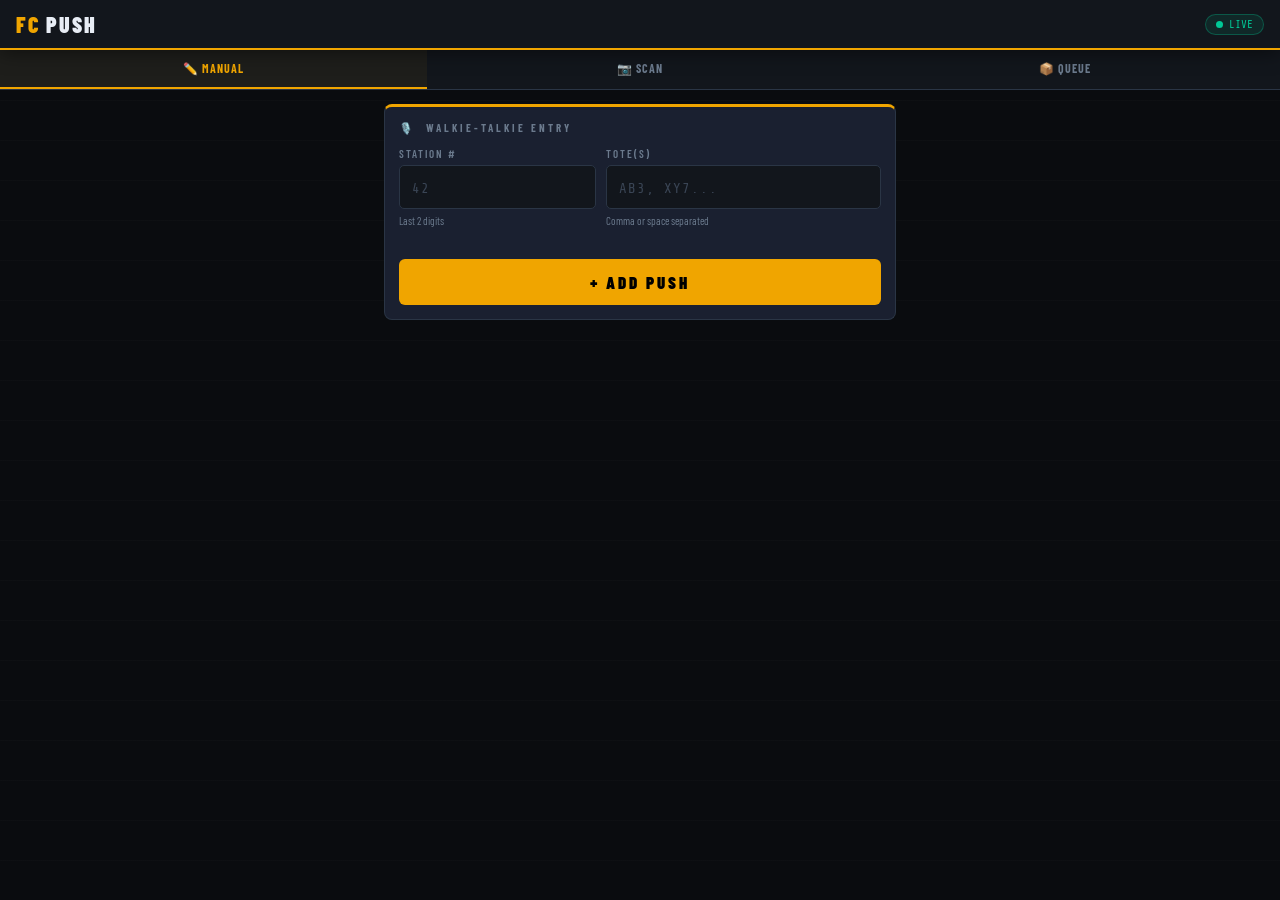
==== templates/index.html @ ebb23173 "Second commit" ====
<!DOCTYPE html>
<html lang="en">
<head>
<meta charset="UTF-8">
<meta name="viewport" content="width=device-width, initial-scale=1.0, maximum-scale=1.0, user-scalable=no">
<meta name="mobile-web-app-capable" content="yes">
<meta name="apple-mobile-web-app-capable" content="yes">
<meta name="apple-mobile-web-app-status-bar-style" content="black-translucent">
<meta name="theme-color" content="#0a0c0f">
<title>FC Push Tracker</title>
<link rel="stylesheet" href="/static/style.css">
</head>
<body>

<div id="app">
  <!-- HEADER -->
  <header>
    <div class="logo">FC <span>PUSH</span></div>
    <div class="live-dot">LIVE</div>
  </header>

  <!-- TABS -->
  <div class="tabs">
    <button class="tab active" data-tab="manual">✏️ Manual</button>
    <button class="tab" data-tab="scan">📷 Scan</button>
    <button class="tab" data-tab="queue">📦 Queue <span id="queueCount"></span></button>
  </div>

  <!-- MANUAL TAB -->
  <div class="panel active" id="panel-manual">
    <div class="card card-gold">
      <div class="card-label">🎙️ &nbsp;Walkie-Talkie Entry</div>
      <div class="row-inputs">
        <div class="field">
          <label>Station #</label>
          <input type="number" id="stationInput" inputmode="numeric" placeholder="42" autocomplete="off" maxlength="2">
          <div class="hint">Last 2 digits</div>
        </div>
        <div class="field field-wide">
          <label>Tote(s)</label>
          <input type="text" id="toteInput" placeholder="AB3, XY7..." autocomplete="off">
          <div class="hint">Comma or space separated</div>
        </div>
      </div>
      <div id="totePreview" class="tote-preview"></div>
      <div id="repushWarn" class="warn-box hidden"></div>
      <button id="addBtn" class="btn-primary">+ ADD PUSH</button>
    </div>
  </div>

  <!-- SCAN TAB -->
  <div class="panel" id="panel-scan">
    <div class="card card-purple">
      <div class="card-label">🤖 &nbsp;AI Photo Scan — CPT Priorizer</div>
      <div class="upload-row">
        <label class="upload-btn">
          <input type="file" accept="image/*" capture="environment" id="cameraInput">
          <div class="upload-icon">📷</div>
          <div class="upload-label">Camera</div>
          <div class="upload-sub">Take photo now</div>
        </label>
        <label class="upload-btn">
          <input type="file" accept="image/*" id="galleryInput">
          <div class="upload-icon">🖼️</div>
          <div class="upload-label">Gallery</div>
          <div class="upload-sub">Choose from files</div>
        </label>
      </div>
      <img id="imgPreview" class="img-preview hidden" alt="Preview">
      <div id="scanStatus" class="scan-status hidden"></div>
      <div id="extractedList"></div>
    </div>
  </div>

  <!-- QUEUE TAB -->
  <div class="panel" id="panel-queue">
    <div class="queue-filters">
      <button class="filter-btn active" data-filter="active">Active <span id="activeCount" class="filter-count"></span></button>
      <button class="filter-btn" data-filter="closed">Closed <span id="closedCount" class="filter-count"></span></button>
      <button id="clearClosedBtn" class="btn-danger hidden">Clear All</button>
    </div>
    <div id="queueList"></div>
  </div>
</div>

<!-- TOTE CONTEXT MENU -->
<div id="toteMenu" class="tote-menu hidden">
  <div id="toteMenuName" class="menu-tote-name"></div>
  <button class="menu-item" data-status="pending">⏳ Pending</button>
  <button class="menu-item" data-status="pushed">✓ Pushed</button>
  <button class="menu-item" data-status="pulled">⬆ Pull Out</button>
  <button class="menu-item" data-status="skipped">✕ Skip</button>
</div>
<div id="menuOverlay" class="menu-overlay hidden"></div>

<!-- TOAST -->
<div id="toast" class="toast hidden"></div>

<script src="/static/app.js"></script>
</body>
</html>
---- static/style.css ----
@import url('https://fonts.googleapis.com/css2?family=Share+Tech+Mono&family=Barlow+Condensed:wght@400;600;700;900&display=swap');

:root {
  --bg:       #0a0c0f;
  --surface:  #12161c;
  --card:     #1a2030;
  --border:   #2a3545;
  --gold:     #f0a500;
  --green:    #00c896;
  --purple:   #7c3aed;
  --purple-l: #9f7aea;
  --danger:   #ff4444;
  --warn:     #ff8c00;
  --text:     #e8edf5;
  --muted:    #6b7a8d;
  --mono:     'Share Tech Mono', monospace;
  --sans:     'Barlow Condensed', sans-serif;
}

*, *::before, *::after { box-sizing: border-box; margin: 0; padding: 0; -webkit-tap-highlight-color: transparent; }

body {
  background: var(--bg);
  color: var(--text);
  font-family: var(--sans);
  min-height: 100vh;
  padding-bottom: 60px;
  background-image: repeating-linear-gradient(0deg, transparent, transparent 39px, rgba(255,255,255,.015) 39px, rgba(255,255,255,.015) 40px);
}

/* ── HEADER ── */
header {
  background: var(--surface);
  border-bottom: 2px solid var(--gold);
  padding: 11px 16px;
  display: flex; align-items: center; justify-content: space-between;
  position: sticky; top: 0; z-index: 100;
  box-shadow: 0 2px 20px rgba(0,0,0,.5);
}
.logo { font-weight: 900; font-size: 22px; letter-spacing: 2px; color: var(--gold); }
.logo span { color: var(--text); }
.live-dot {
  font-family: var(--mono); font-size: 11px; color: var(--green);
  background: rgba(0,200,150,.1); border: 1px solid rgba(0,200,150,.3);
  border-radius: 20px; padding: 3px 10px;
}
.live-dot::before {
  content: ''; display: inline-block; width: 7px; height: 7px;
  border-radius: 50%; background: var(--green);
  animation: blink 1.5s infinite; margin-right: 6px; vertical-align: middle;
}

/* ── TABS ── */
.tabs {
  display: flex; background: var(--surface);
  border-bottom: 1px solid var(--border);
  position: sticky; top: 47px; z-index: 99;
}
.tab {
  flex: 1; padding: 11px 4px; text-align: center; font-family: var(--sans);
  font-weight: 700; font-size: 12px; letter-spacing: 1px; text-transform: uppercase;
  color: var(--muted); background: none; border: none;
  border-bottom: 2px solid transparent; cursor: pointer; transition: all .2s;
}
.tab.active { color: var(--gold); border-bottom-color: var(--gold); background: rgba(240,165,0,.05); }
#queueCount { color: var(--gold); margin-left: 3px; }

/* ── PANELS ── */
.panel { display: none; padding: 14px; max-width: 540px; margin: 0 auto; }
.panel.active { display: block; }

/* ── CARDS ── */
.card {
  background: var(--card); border: 1px solid var(--border);
  border-radius: 8px; padding: 14px; margin-bottom: 14px;
}
.card-gold  { border-top: 3px solid var(--gold); }
.card-purple { border-top: 3px solid var(--purple); }
.card-label {
  font-size: 11px; letter-spacing: 3px; text-transform: uppercase;
  color: var(--muted); font-weight: 700; margin-bottom: 12px;
}

/* ── INPUTS ── */
.row-inputs { display: flex; gap: 10px; margin-bottom: 10px; }
.field { flex: 1; display: flex; flex-direction: column; gap: 5px; }
.field-wide { flex: 1.4; }
label { font-size: 11px; letter-spacing: 2px; text-transform: uppercase; color: var(--muted); font-weight: 600; }
input[type="text"], input[type="number"] {
  background: var(--surface); border: 1.5px solid var(--border); border-radius: 5px;
  color: var(--text); font-family: var(--mono); font-size: 19px;
  padding: 10px 12px; width: 100%; outline: none;
  text-transform: uppercase; letter-spacing: 2px; transition: border-color .15s;
  -webkit-appearance: none; -moz-appearance: textfield;
}
input:focus { border-color: var(--gold); background: #1e2535; }
input::placeholder { color: #3a4555; font-size: 14px; letter-spacing: 1px; }
input[type="number"]::-webkit-inner-spin-button,
input[type="number"]::-webkit-outer-spin-button { -webkit-appearance: none; }
.hint { font-size: 11px; color: var(--muted); }
.tote-preview { font-family: var(--mono); font-size: 11px; color: var(--gold); min-height: 16px; margin: 4px 0 6px; }
.warn-box {
  background: rgba(255,140,0,.1); border: 1px solid rgba(255,140,0,.3);
  border-radius: 5px; padding: 7px 12px; margin-bottom: 8px;
  font-size: 12px; color: var(--warn); font-family: var(--mono);
}

/* ── BUTTONS ── */
.btn-primary {
  width: 100%; background: var(--gold); color: #000; border: none; border-radius: 6px;
  padding: 13px; font-family: var(--sans); font-weight: 900; font-size: 17px;
  letter-spacing: 3px; text-transform: uppercase; cursor: pointer; transition: transform .1s;
}
.btn-primary:active { transform: scale(.97); }
.btn-danger {
  background: transparent; border: 1px solid var(--danger); color: var(--danger);
  border-radius: 5px; padding: 8px 14px; font-family: var(--sans); font-weight: 700;
  font-size: 12px; letter-spacing: 2px; text-transform: uppercase; cursor: pointer;
}
.btn-danger:active { background: rgba(255,68,68,.15); }
.btn-purple {
  width: 100%; margin-top: 8px; background: var(--purple); color: #fff; border: none;
  border-radius: 6px; padding: 12px; font-family: var(--sans); font-weight: 900;
  font-size: 15px; letter-spacing: 2px; text-transform: uppercase; cursor: pointer;
}
.btn-purple:active { opacity: .8; }

/* ── SCAN ── */
.upload-row { display: flex; gap: 10px; margin-bottom: 12px; }
.upload-btn {
  flex: 1; background: rgba(124,58,237,.1); border: 2px solid #4c2a8a;
  border-radius: 8px; padding: 16px 10px; text-align: center; cursor: pointer;
  display: flex; flex-direction: column; align-items: center; gap: 5px;
}
.upload-btn input[type="file"] { display: none; }
.upload-icon { font-size: 28px; }
.upload-label { font-weight: 700; font-size: 13px; letter-spacing: 2px; color: var(--purple-l); text-transform: uppercase; }
.upload-sub { font-size: 10px; color: var(--muted); }
.img-preview {
  width: 100%; border-radius: 6px; border: 1px solid var(--border);
  margin-bottom: 10px; max-height: 160px; object-fit: cover;
}
.scan-status {
  border-radius: 6px; padding: 9px 14px; font-family: var(--mono); font-size: 12px; margin-bottom: 10px;
}
.scan-status.scanning { background: rgba(124,58,237,.1); color: var(--purple-l); border: 1px solid #4c2a8a; }
.scan-status.done     { background: rgba(0,200,150,.08); color: var(--green);    border: 1px solid rgba(0,200,150,.3); }
.scan-status.error    { background: rgba(255,68,68,.08);  color: var(--danger);  border: 1px solid rgba(255,68,68,.3); }
.spinner {
  display: inline-block; width: 13px; height: 13px;
  border: 2px solid rgba(159,122,234,.3); border-top-color: var(--purple-l);
  border-radius: 50%; animation: spin .7s linear infinite; vertical-align: middle; margin-right: 6px;
}
.extracted-item {
  background: var(--surface); border: 1px solid var(--border); border-left: 3px solid var(--purple);
  border-radius: 5px; padding: 9px 12px; margin-bottom: 7px;
  display: flex; align-items: center; gap: 8px;
  animation: fadeUp .18s ease;
}
.ext-info { flex: 1; font-family: var(--mono); font-size: 12px; }
.ext-station { color: var(--gold); font-size: 15px; margin-bottom: 3px; }
.ext-totes   { color: var(--green); word-break: break-all; }
.ext-add-btn {
  background: rgba(124,58,237,.2); border: 1px solid var(--purple); color: var(--purple-l);
  border-radius: 4px; padding: 7px 12px; font-family: var(--sans); font-weight: 700;
  font-size: 12px; cursor: pointer; white-space: nowrap; flex-shrink: 0;
}
.ext-add-btn:disabled { background: rgba(0,200,150,.15); border-color: var(--green); color: var(--green); cursor: default; }

/* ── QUEUE ── */
.queue-filters { display: flex; gap: 8px; margin-bottom: 12px; align-items: center; }
.filter-btn {
  flex: 1; background: var(--surface); border: 1.5px solid var(--border); color: var(--muted);
  border-radius: 5px; padding: 9px 8px; font-family: var(--sans); font-weight: 700;
  font-size: 13px; letter-spacing: 1px; text-transform: uppercase; cursor: pointer;
}
.filter-btn.active { border-color: var(--gold); color: var(--gold); background: rgba(240,165,0,.07); }
.filter-count {
  font-family: var(--mono); font-size: 11px; margin-left: 5px;
  background: rgba(255,255,255,.08); border-radius: 3px; padding: 0 5px;
}

/* ── ENTRY CARDS ── */
.entry {
  background: var(--card); border: 1px solid var(--border);
  border-radius: 6px; padding: 11px 13px; margin-bottom: 9px;
  animation: fadeUp .18s ease;
}
.entry-header {
  display: flex; align-items: center; justify-content: space-between; margin-bottom: 9px; flex-wrap: wrap; gap: 6px;
}
.station-chip {
  background: rgba(240,165,0,.15); border: 1px solid rgba(240,165,0,.4);
  color: var(--gold); font-family: var(--mono); font-size: 17px; padding: 4px 10px; border-radius: 4px; letter-spacing: 2px;
}
.entry-meta { display: flex; align-items: center; gap: 8px; flex-wrap: wrap; }
.entry-time { font-family: var(--mono); font-size: 10px; color: var(--muted); }
.src-badge {
  font-size: 9px; padding: 1px 6px; border-radius: 10px; font-weight: 700; letter-spacing: 1px;
}
.src-badge.manual { background: rgba(240,165,0,.15); color: var(--gold); }
.src-badge.scan   { background: rgba(124,58,237,.2);  color: var(--purple-l); }
.del-btn {
  background: transparent; border: 1px solid rgba(255,68,68,.3);
  color: var(--danger); border-radius: 4px; padding: 4px 9px; font-size: 13px; cursor: pointer;
}
.del-btn:active { background: rgba(255,68,68,.15); }

.totes-label { font-size: 10px; color: var(--muted); letter-spacing: 1px; text-transform: uppercase; margin-bottom: 6px; }
.totes-wrap { display: flex; flex-wrap: wrap; gap: 7px; }
.tote-chip {
  border: 1px solid; border-radius: 5px; padding: 5px 10px;
  font-family: var(--mono); font-size: 13px; letter-spacing: 1px;
  cursor: pointer; user-select: none; transition: filter .1s;
}
.tote-chip:active { filter: brightness(1.3); }
.tote-chip.pending { background: rgba(0,200,150,.1);   border-color: rgba(0,200,150,.35); color: var(--green); }
.tote-chip.pushed  { background: rgba(90,90,110,.18);  border-color: #3a4555;             color: #8090a0; }
.tote-chip.pulled  { background: rgba(255,140,0,.12);  border-color: rgba(255,140,0,.45); color: var(--warn); }
.tote-chip.skipped { background: rgba(255,68,68,.1);   border-color: rgba(255,68,68,.35); color: var(--danger); }

.status-summary { margin-top: 8px; display: flex; gap: 6px; flex-wrap: wrap; }
.stat-pill {
  font-size: 10px; font-family: var(--mono); border-radius: 3px; padding: 2px 7px; border: 1px solid;
}

.empty-state {
  text-align: center; padding: 50px 20px; color: var(--muted);
  border: 1.5px dashed var(--border); border-radius: 8px;
}
.empty-icon { font-size: 40px; margin-bottom: 12px; opacity: .4; }

/* ── TOTE CONTEXT MENU ── */
.menu-overlay { position: fixed; inset: 0; z-index: 200; background: rgba(0,0,0,.4); }
.tote-menu {
  position: fixed; z-index: 300;
  background: #1a2030; border: 1px solid #3a4555;
  border-radius: 10px; box-shadow: 0 8px 32px rgba(0,0,0,.7);
  min-width: 180px; overflow: hidden;
  animation: pop .13s ease;
}
.menu-tote-name {
  padding: 8px 14px; font-family: var(--mono); font-size: 10px;
  color: var(--muted); letter-spacing: 2px; text-transform: uppercase;
  border-bottom: 1px solid #2a3545;
}
.menu-item {
  display: block; width: 100%; padding: 11px 14px;
  background: none; border: none; text-align: left;
  font-family: var(--sans); font-weight: 700; font-size: 14px; letter-spacing: 1px;
  color: var(--text); cursor: pointer;
}
.menu-item:hover, .menu-item:active { background: rgba(255,255,255,.07); }
.menu-item.active-status { color: var(--gold); }

/* ── TOAST ── */
.toast {
  position: fixed; bottom: 20px; left: 50%; transform: translateX(-50%);
  background: var(--green); color: #000; font-family: var(--sans); font-weight: 700;
  font-size: 13px; letter-spacing: 2px; text-transform: uppercase;
  padding: 10px 22px; border-radius: 30px; z-index: 999;
  max-width: 90vw; text-align: center;
  animation: fadeUp .25s ease;
}
.toast.warn { background: var(--warn); }

/* ── ANIMATIONS ── */
@keyframes fadeUp { from { transform: translateY(8px); opacity: 0; } to { transform: translateY(0); opacity: 1; } }
@keyframes pop    { from { transform: scale(.88); opacity: 0; }      to { transform: scale(1);   opacity: 1; } }
@keyframes blink  { 0%,100% { opacity: 1; } 50% { opacity: .3; } }
@keyframes spin   { to { transform: rotate(360deg); } }

.hidden { display: none !important; }
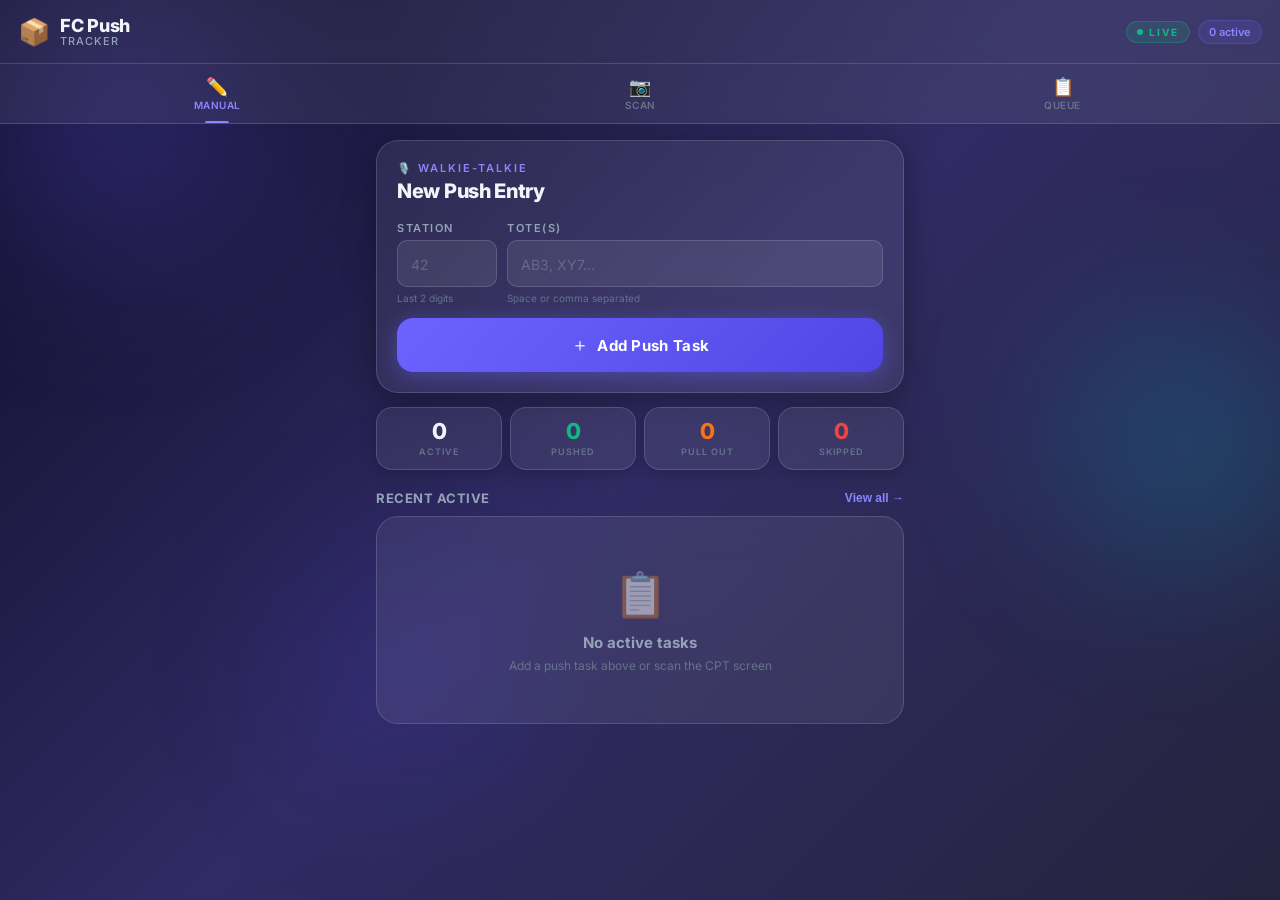
==== commit 4c77dca5: "third" ====
--- a/templates/index.html
+++ b/templates/index.html
@@ -6,95 +6,262 @@
 <meta name="mobile-web-app-capable" content="yes">
 <meta name="apple-mobile-web-app-capable" content="yes">
 <meta name="apple-mobile-web-app-status-bar-style" content="black-translucent">
-<meta name="theme-color" content="#0a0c0f">
+<meta name="theme-color" content="#6c63ff">
 <title>FC Push Tracker</title>
 <link rel="stylesheet" href="/static/style.css">
 </head>
 <body>
 
-<div id="app">
-  <!-- HEADER -->
-  <header>
-    <div class="logo">FC <span>PUSH</span></div>
-    <div class="live-dot">LIVE</div>
-  </header>
-
-  <!-- TABS -->
-  <div class="tabs">
-    <button class="tab active" data-tab="manual">✏️ Manual</button>
-    <button class="tab" data-tab="scan">📷 Scan</button>
-    <button class="tab" data-tab="queue">📦 Queue <span id="queueCount"></span></button>
+<!-- AMBIENT BACKGROUND BLOBS -->
+<div class="bg-blob blob-1"></div>
+<div class="bg-blob blob-2"></div>
+<div class="bg-blob blob-3"></div>
+
+<!-- TOAST STACK -->
+<div id="toastStack" class="toast-stack"></div>
+
+<!-- TOTE CONTEXT MENU -->
+<div id="menuBackdrop" class="menu-backdrop hidden"></div>
+<div id="toteMenu" class="tote-menu hidden">
+  <div class="menu-header">
+    <div class="menu-tote-label">
+      <span class="menu-tote-icon">🏷️</span>
+      <div>
+        <div id="menuToteName" class="menu-tote-name"></div>
+        <div id="menuStationName" class="menu-station-name"></div>
+      </div>
+    </div>
+    <button class="menu-close-btn" id="menuCloseBtn">✕</button>
   </div>
-
-  <!-- MANUAL TAB -->
-  <div class="panel active" id="panel-manual">
-    <div class="card card-gold">
-      <div class="card-label">🎙️ &nbsp;Walkie-Talkie Entry</div>
-      <div class="row-inputs">
-        <div class="field">
-          <label>Station #</label>
-          <input type="number" id="stationInput" inputmode="numeric" placeholder="42" autocomplete="off" maxlength="2">
-          <div class="hint">Last 2 digits</div>
-        </div>
-        <div class="field field-wide">
-          <label>Tote(s)</label>
-          <input type="text" id="toteInput" placeholder="AB3, XY7..." autocomplete="off">
-          <div class="hint">Comma or space separated</div>
-        </div>
-      </div>
-      <div id="totePreview" class="tote-preview"></div>
-      <div id="repushWarn" class="warn-box hidden"></div>
-      <button id="addBtn" class="btn-primary">+ ADD PUSH</button>
-    </div>
-  </div>
-
-  <!-- SCAN TAB -->
-  <div class="panel" id="panel-scan">
-    <div class="card card-purple">
-      <div class="card-label">🤖 &nbsp;AI Photo Scan — CPT Priorizer</div>
-      <div class="upload-row">
-        <label class="upload-btn">
-          <input type="file" accept="image/*" capture="environment" id="cameraInput">
-          <div class="upload-icon">📷</div>
-          <div class="upload-label">Camera</div>
-          <div class="upload-sub">Take photo now</div>
-        </label>
-        <label class="upload-btn">
-          <input type="file" accept="image/*" id="galleryInput">
-          <div class="upload-icon">🖼️</div>
-          <div class="upload-label">Gallery</div>
-          <div class="upload-sub">Choose from files</div>
-        </label>
-      </div>
-      <img id="imgPreview" class="img-preview hidden" alt="Preview">
-      <div id="scanStatus" class="scan-status hidden"></div>
-      <div id="extractedList"></div>
-    </div>
-  </div>
-
-  <!-- QUEUE TAB -->
-  <div class="panel" id="panel-queue">
-    <div class="queue-filters">
-      <button class="filter-btn active" data-filter="active">Active <span id="activeCount" class="filter-count"></span></button>
-      <button class="filter-btn" data-filter="closed">Closed <span id="closedCount" class="filter-count"></span></button>
-      <button id="clearClosedBtn" class="btn-danger hidden">Clear All</button>
-    </div>
-    <div id="queueList"></div>
+  <div class="menu-divider"></div>
+  <div class="menu-options">
+    <button class="menu-opt" data-status="pending">
+      <span class="opt-dot pending"></span>
+      <div class="opt-body">
+        <strong>Pending</strong>
+        <small>Not yet actioned</small>
+      </div>
+      <span class="opt-check hidden">✓</span>
+    </button>
+    <button class="menu-opt" data-status="pushed">
+      <span class="opt-dot pushed"></span>
+      <div class="opt-body">
+        <strong>Pushed</strong>
+        <small>Successfully pushed</small>
+      </div>
+      <span class="opt-check hidden">✓</span>
+    </button>
+    <button class="menu-opt" data-status="pulled">
+      <span class="opt-dot pulled"></span>
+      <div class="opt-body">
+        <strong>Pull Out</strong>
+        <small>Needs to be removed</small>
+      </div>
+      <span class="opt-check hidden">✓</span>
+    </button>
+    <button class="menu-opt" data-status="skipped">
+      <span class="opt-dot skipped"></span>
+      <div class="opt-body">
+        <strong>Skip</strong>
+        <small>Ignore this tote</small>
+      </div>
+      <span class="opt-check hidden">✓</span>
+    </button>
   </div>
 </div>
 
-<!-- TOTE CONTEXT MENU -->
-<div id="toteMenu" class="tote-menu hidden">
-  <div id="toteMenuName" class="menu-tote-name"></div>
-  <button class="menu-item" data-status="pending">⏳ Pending</button>
-  <button class="menu-item" data-status="pushed">✓ Pushed</button>
-  <button class="menu-item" data-status="pulled">⬆ Pull Out</button>
-  <button class="menu-item" data-status="skipped">✕ Skip</button>
+<!-- MAIN APP -->
+<div id="app">
+
+  <!-- HEADER -->
+  <header class="app-header glass">
+    <div class="header-brand">
+      <div class="brand-icon">📦</div>
+      <div class="brand-text">
+        <span class="brand-name">FC Push</span>
+        <span class="brand-sub">Tracker</span>
+      </div>
+    </div>
+    <div class="header-actions">
+      <div class="live-pill">
+        <span class="live-dot-anim"></span>
+        LIVE
+      </div>
+      <div class="stats-pill" id="statsPill">
+        <span id="statsText">0 active</span>
+      </div>
+    </div>
+  </header>
+
+  <!-- TAB BAR -->
+  <nav class="tab-bar glass">
+    <button class="tab-btn active" data-tab="manual">
+      <span class="tab-icon">✏️</span>
+      <span class="tab-label">Manual</span>
+      <span class="tab-indicator"></span>
+    </button>
+    <button class="tab-btn" data-tab="scan">
+      <span class="tab-icon">📷</span>
+      <span class="tab-label">Scan</span>
+      <span class="tab-indicator"></span>
+    </button>
+    <button class="tab-btn" data-tab="queue">
+      <span class="tab-icon">📋</span>
+      <span class="tab-label">Queue</span>
+      <span class="tab-badge hidden" id="queueBadge"></span>
+      <span class="tab-indicator"></span>
+    </button>
+  </nav>
+
+  <!-- PANELS -->
+  <main class="panel-container">
+
+    <!-- ── MANUAL PANEL ── -->
+    <section class="panel active" id="panel-manual">
+
+      <!-- Entry Card -->
+      <div class="glass-card entry-card">
+        <div class="card-header">
+          <div class="card-eyebrow">🎙️ Walkie-Talkie</div>
+          <div class="card-title">New Push Entry</div>
+        </div>
+
+        <div class="form-row">
+          <div class="form-group station-group">
+            <label class="form-label">Station</label>
+            <input type="number" id="stationInput" inputmode="numeric"
+              placeholder="42" autocomplete="off" class="form-input station-input">
+            <span class="form-hint">Last 2 digits</span>
+          </div>
+          <div class="form-group tote-group">
+            <label class="form-label">Tote(s)</label>
+            <input type="text" id="toteInput" placeholder="AB3, XY7…"
+              autocomplete="off" class="form-input">
+            <span class="form-hint">Space or comma separated</span>
+          </div>
+        </div>
+
+        <!-- Live tote chip preview -->
+        <div id="totePreviewWrap" class="chip-preview hidden">
+          <div id="totePreviewChips" class="chip-row"></div>
+        </div>
+
+        <!-- Repush warning -->
+        <div id="repushAlert" class="inline-alert warn hidden">
+          <span>⚠️</span>
+          <span id="repushMsg"></span>
+        </div>
+
+        <button id="addBtn" class="btn-primary">
+          <span class="btn-icon-wrap">＋</span>
+          Add Push Task
+        </button>
+      </div>
+
+      <!-- Quick stats row -->
+      <div class="quick-stats" id="quickStats">
+        <div class="stat-card glass-card-sm">
+          <div class="stat-num" id="statActive">0</div>
+          <div class="stat-label">Active</div>
+        </div>
+        <div class="stat-card glass-card-sm">
+          <div class="stat-num pushed-color" id="statPushed">0</div>
+          <div class="stat-label">Pushed</div>
+        </div>
+        <div class="stat-card glass-card-sm">
+          <div class="stat-num pulled-color" id="statPulled">0</div>
+          <div class="stat-label">Pull Out</div>
+        </div>
+        <div class="stat-card glass-card-sm">
+          <div class="stat-num skipped-color" id="statSkipped">0</div>
+          <div class="stat-label">Skipped</div>
+        </div>
+      </div>
+
+      <!-- Recent entries -->
+      <div class="section-header">
+        <span class="section-title">Recent Active</span>
+        <button class="section-link" onclick="switchTab('queue')">View all →</button>
+      </div>
+      <div id="recentList" class="entry-list"></div>
+
+    </section>
+
+    <!-- ── SCAN PANEL ── -->
+    <section class="panel" id="panel-scan">
+
+      <div class="glass-card scan-card">
+        <div class="card-header">
+          <div class="card-eyebrow">🤖 AI Vision</div>
+          <div class="card-title">Scan CPT Screen</div>
+          <p class="card-desc">Photo the CPT Priorizer screen — AI reads all stations and totes automatically.</p>
+        </div>
+
+        <div class="upload-grid">
+          <label class="upload-tile camera-tile">
+            <input type="file" accept="image/*" capture="environment" id="cameraInput">
+            <div class="upload-tile-glow"></div>
+            <div class="upload-tile-icon">📷</div>
+            <div class="upload-tile-title">Camera</div>
+            <div class="upload-tile-sub">Take photo now</div>
+          </label>
+          <label class="upload-tile gallery-tile">
+            <input type="file" accept="image/*" id="galleryInput">
+            <div class="upload-tile-glow"></div>
+            <div class="upload-tile-icon">🖼️</div>
+            <div class="upload-tile-title">Gallery</div>
+            <div class="upload-tile-sub">Choose file</div>
+          </label>
+        </div>
+
+        <!-- Image preview with scan overlay -->
+        <div id="scanPreviewWrap" class="scan-preview hidden">
+          <img id="imgPreview" class="scan-img" alt="">
+          <div id="scanOverlay" class="scan-overlay hidden">
+            <div class="scan-beam"></div>
+            <div class="scan-spinner-ring"></div>
+            <div class="scan-overlay-text">Reading screen…</div>
+          </div>
+        </div>
+
+        <!-- Status bar -->
+        <div id="scanStatusBar" class="scan-status-bar hidden"></div>
+      </div>
+
+      <!-- Extracted results -->
+      <div id="extractedSection" class="hidden">
+        <div class="section-header">
+          <span class="section-title" id="extractedLabel">Detected Stations</span>
+          <button id="addAllBtn" class="btn-sm-accent">Add All</button>
+        </div>
+        <div id="extractedList" class="entry-list"></div>
+      </div>
+
+    </section>
+
+    <!-- ── QUEUE PANEL ── -->
+    <section class="panel" id="panel-queue">
+
+      <div class="queue-controls">
+        <div class="filter-pills">
+          <button class="filter-pill active" data-filter="active">
+            Active
+            <span class="pill-badge" id="activeCount">0</span>
+          </button>
+          <button class="filter-pill" data-filter="closed">
+            Closed
+            <span class="pill-badge muted" id="closedCount">0</span>
+          </button>
+        </div>
+        <button id="clearClosedBtn" class="btn-ghost-danger hidden">Clear done</button>
+      </div>
+
+      <div id="queueList" class="entry-list"></div>
+
+    </section>
+
+  </main>
 </div>
-<div id="menuOverlay" class="menu-overlay hidden"></div>
-
-<!-- TOAST -->
-<div id="toast" class="toast hidden"></div>
 
 <script src="/static/app.js"></script>
 </body>
--- a/static/style.css
+++ b/static/style.css
@@ -1,273 +1,581 @@
-@import url('https://fonts.googleapis.com/css2?family=Share+Tech+Mono&family=Barlow+Condensed:wght@400;600;700;900&display=swap');
-
+/* ── FC Push Tracker — Glassmorphic UI ──────────────────────────────────────── */
+@import url('https://fonts.googleapis.com/css2?family=Inter:wght@400;500;600;700;800;900&family=JetBrains+Mono:wght@400;600&display=swap');
+
+/* ── Variables ── */
 :root {
-  --bg:       #0a0c0f;
-  --surface:  #12161c;
-  --card:     #1a2030;
-  --border:   #2a3545;
-  --gold:     #f0a500;
-  --green:    #00c896;
-  --purple:   #7c3aed;
-  --purple-l: #9f7aea;
-  --danger:   #ff4444;
-  --warn:     #ff8c00;
-  --text:     #e8edf5;
-  --muted:    #6b7a8d;
-  --mono:     'Share Tech Mono', monospace;
-  --sans:     'Barlow Condensed', sans-serif;
-}
-
-*, *::before, *::after { box-sizing: border-box; margin: 0; padding: 0; -webkit-tap-highlight-color: transparent; }
+  --purple:      #6c63ff;
+  --purple-light:#8b85ff;
+  --purple-dark: #4f46e5;
+  --indigo:      #4338ca;
+  --cyan:        #06b6d4;
+  --green:       #10b981;
+  --amber:       #f59e0b;
+  --red:         #ef4444;
+  --orange:      #f97316;
+
+  --bg-from:     #0f0c29;
+  --bg-mid:      #302b63;
+  --bg-to:       #24243e;
+
+  --glass-bg:    rgba(255,255,255,0.07);
+  --glass-bg-strong: rgba(255,255,255,0.12);
+  --glass-border:rgba(255,255,255,0.15);
+  --glass-shadow:0 8px 32px rgba(0,0,0,0.35);
+  --glass-blur:  blur(20px);
+
+  --text-primary:#f1f5f9;
+  --text-secondary:#94a3b8;
+  --text-muted:  #64748b;
+
+  --radius-sm:   10px;
+  --radius-md:   16px;
+  --radius-lg:   22px;
+  --radius-xl:   28px;
+
+  --font:        'Inter', sans-serif;
+  --mono:        'JetBrains Mono', monospace;
+
+  --header-h:    64px;
+  --tabbar-h:    60px;
+}
+
+/* ── Reset ── */
+*, *::before, *::after {
+  box-sizing: border-box; margin: 0; padding: 0;
+  -webkit-tap-highlight-color: transparent;
+}
+
+html, body {
+  height: 100%;
+  overflow-x: hidden;
+}
 
 body {
-  background: var(--bg);
-  color: var(--text);
-  font-family: var(--sans);
+  font-family: var(--font);
+  background: linear-gradient(135deg, var(--bg-from) 0%, var(--bg-mid) 50%, var(--bg-to) 100%);
+  background-attachment: fixed;
+  color: var(--text-primary);
   min-height: 100vh;
-  padding-bottom: 60px;
-  background-image: repeating-linear-gradient(0deg, transparent, transparent 39px, rgba(255,255,255,.015) 39px, rgba(255,255,255,.015) 40px);
-}
-
-/* ── HEADER ── */
-header {
-  background: var(--surface);
-  border-bottom: 2px solid var(--gold);
-  padding: 11px 16px;
+  padding-bottom: 80px;
+}
+
+/* ── Ambient blobs ── */
+.bg-blob {
+  position: fixed; border-radius: 50%; filter: blur(80px);
+  pointer-events: none; z-index: 0; opacity: 0.35;
+  animation: blobFloat 12s ease-in-out infinite alternate;
+}
+.blob-1 {
+  width: 420px; height: 420px;
+  background: radial-gradient(circle, #6c63ff, transparent 70%);
+  top: -100px; left: -100px;
+  animation-delay: 0s;
+}
+.blob-2 {
+  width: 350px; height: 350px;
+  background: radial-gradient(circle, #06b6d4, transparent 70%);
+  top: 30%; right: -80px;
+  animation-delay: -4s;
+}
+.blob-3 {
+  width: 300px; height: 300px;
+  background: radial-gradient(circle, #4338ca, transparent 70%);
+  bottom: 10%; left: 20%;
+  animation-delay: -8s;
+}
+@keyframes blobFloat {
+  from { transform: translate(0,0) scale(1); }
+  to   { transform: translate(30px, 20px) scale(1.08); }
+}
+
+#app { position: relative; z-index: 1; }
+
+/* ── Glass utility ── */
+.glass {
+  background: var(--glass-bg);
+  backdrop-filter: var(--glass-blur);
+  -webkit-backdrop-filter: var(--glass-blur);
+  border: 1px solid var(--glass-border);
+}
+.glass-card {
+  background: var(--glass-bg);
+  backdrop-filter: var(--glass-blur);
+  -webkit-backdrop-filter: var(--glass-blur);
+  border: 1px solid var(--glass-border);
+  border-radius: var(--radius-lg);
+  box-shadow: var(--glass-shadow);
+  padding: 20px;
+  margin-bottom: 14px;
+  transition: transform 0.2s ease, box-shadow 0.2s ease;
+}
+.glass-card:hover {
+  transform: translateY(-2px);
+  box-shadow: 0 12px 40px rgba(0,0,0,0.45);
+}
+.glass-card-sm {
+  background: var(--glass-bg);
+  backdrop-filter: var(--glass-blur);
+  -webkit-backdrop-filter: var(--glass-blur);
+  border: 1px solid var(--glass-border);
+  border-radius: var(--radius-md);
+  box-shadow: 0 4px 16px rgba(0,0,0,0.2);
+}
+
+/* ── Header ── */
+.app-header {
+  height: var(--header-h);
+  padding: 0 18px;
   display: flex; align-items: center; justify-content: space-between;
   position: sticky; top: 0; z-index: 100;
-  box-shadow: 0 2px 20px rgba(0,0,0,.5);
-}
-.logo { font-weight: 900; font-size: 22px; letter-spacing: 2px; color: var(--gold); }
-.logo span { color: var(--text); }
-.live-dot {
-  font-family: var(--mono); font-size: 11px; color: var(--green);
-  background: rgba(0,200,150,.1); border: 1px solid rgba(0,200,150,.3);
-  border-radius: 20px; padding: 3px 10px;
-}
-.live-dot::before {
-  content: ''; display: inline-block; width: 7px; height: 7px;
-  border-radius: 50%; background: var(--green);
-  animation: blink 1.5s infinite; margin-right: 6px; vertical-align: middle;
-}
-
-/* ── TABS ── */
-.tabs {
-  display: flex; background: var(--surface);
-  border-bottom: 1px solid var(--border);
-  position: sticky; top: 47px; z-index: 99;
-}
-.tab {
-  flex: 1; padding: 11px 4px; text-align: center; font-family: var(--sans);
-  font-weight: 700; font-size: 12px; letter-spacing: 1px; text-transform: uppercase;
-  color: var(--muted); background: none; border: none;
-  border-bottom: 2px solid transparent; cursor: pointer; transition: all .2s;
-}
-.tab.active { color: var(--gold); border-bottom-color: var(--gold); background: rgba(240,165,0,.05); }
-#queueCount { color: var(--gold); margin-left: 3px; }
-
-/* ── PANELS ── */
-.panel { display: none; padding: 14px; max-width: 540px; margin: 0 auto; }
-.panel.active { display: block; }
-
-/* ── CARDS ── */
-.card {
-  background: var(--card); border: 1px solid var(--border);
-  border-radius: 8px; padding: 14px; margin-bottom: 14px;
-}
-.card-gold  { border-top: 3px solid var(--gold); }
-.card-purple { border-top: 3px solid var(--purple); }
-.card-label {
-  font-size: 11px; letter-spacing: 3px; text-transform: uppercase;
-  color: var(--muted); font-weight: 700; margin-bottom: 12px;
-}
-
-/* ── INPUTS ── */
-.row-inputs { display: flex; gap: 10px; margin-bottom: 10px; }
-.field { flex: 1; display: flex; flex-direction: column; gap: 5px; }
-.field-wide { flex: 1.4; }
-label { font-size: 11px; letter-spacing: 2px; text-transform: uppercase; color: var(--muted); font-weight: 600; }
-input[type="text"], input[type="number"] {
-  background: var(--surface); border: 1.5px solid var(--border); border-radius: 5px;
-  color: var(--text); font-family: var(--mono); font-size: 19px;
-  padding: 10px 12px; width: 100%; outline: none;
-  text-transform: uppercase; letter-spacing: 2px; transition: border-color .15s;
+  border-radius: 0;
+  border-top: none; border-left: none; border-right: none;
+  border-bottom: 1px solid var(--glass-border);
+}
+.header-brand { display: flex; align-items: center; gap: 10px; }
+.brand-icon { font-size: 26px; animation: pulse 3s ease-in-out infinite; }
+@keyframes pulse { 0%,100%{transform:scale(1)} 50%{transform:scale(1.08)} }
+.brand-text { display: flex; flex-direction: column; line-height: 1.1; }
+.brand-name { font-size: 18px; font-weight: 800; color: var(--text-primary); letter-spacing: -0.3px; }
+.brand-sub  { font-size: 11px; color: var(--text-secondary); font-weight: 500; letter-spacing: 1px; text-transform: uppercase; }
+.header-actions { display: flex; align-items: center; gap: 8px; }
+.live-pill {
+  display: flex; align-items: center; gap: 6px;
+  background: rgba(16,185,129,0.15); border: 1px solid rgba(16,185,129,0.3);
+  border-radius: 20px; padding: 4px 10px;
+  font-size: 10px; font-weight: 700; letter-spacing: 2px; color: var(--green);
+}
+.live-dot-anim {
+  width: 6px; height: 6px; border-radius: 50%; background: var(--green);
+  animation: liveGlow 1.4s ease-in-out infinite;
+}
+@keyframes liveGlow {
+  0%,100%{opacity:1; box-shadow:0 0 0 0 rgba(16,185,129,0.6)}
+  50%{opacity:0.5; box-shadow:0 0 0 5px rgba(16,185,129,0)}
+}
+.stats-pill {
+  background: rgba(108,99,255,0.15); border: 1px solid rgba(108,99,255,0.3);
+  border-radius: 20px; padding: 4px 10px;
+  font-size: 11px; font-weight: 600; color: var(--purple-light);
+}
+
+/* ── Tab bar ── */
+.tab-bar {
+  display: flex;
+  height: var(--tabbar-h);
+  position: sticky; top: var(--header-h); z-index: 99;
+  border-radius: 0; border-top: none; border-left: none; border-right: none;
+  padding: 0 6px;
+}
+.tab-btn {
+  flex: 1; display: flex; flex-direction: column; align-items: center; justify-content: center;
+  gap: 2px; background: none; border: none; cursor: pointer;
+  color: var(--text-muted); font-family: var(--font); transition: color 0.2s;
+  position: relative; padding: 8px 4px;
+}
+.tab-btn.active { color: var(--purple-light); }
+.tab-icon { font-size: 18px; }
+.tab-label { font-size: 10px; font-weight: 600; letter-spacing: 0.5px; text-transform: uppercase; }
+.tab-indicator {
+  position: absolute; bottom: 0; left: 50%; transform: translateX(-50%) scaleX(0);
+  width: 24px; height: 2px; background: var(--purple-light);
+  border-radius: 2px 2px 0 0; transition: transform 0.25s cubic-bezier(0.34,1.56,0.64,1);
+}
+.tab-btn.active .tab-indicator { transform: translateX(-50%) scaleX(1); }
+.tab-badge {
+  position: absolute; top: 6px; right: calc(50% - 18px);
+  background: var(--red); color: #fff; font-size: 9px; font-weight: 700;
+  min-width: 16px; height: 16px; border-radius: 8px; padding: 0 4px;
+  display: flex; align-items: center; justify-content: center;
+  animation: badgePop 0.3s cubic-bezier(0.34,1.56,0.64,1);
+}
+@keyframes badgePop { from{transform:scale(0)} to{transform:scale(1)} }
+
+/* ── Panels ── */
+.panel-container { padding: 16px; max-width: 560px; margin: 0 auto; }
+.panel { display: none; }
+.panel.active { display: block; animation: panelIn 0.25s ease; }
+@keyframes panelIn { from{opacity:0;transform:translateY(10px)} to{opacity:1;transform:translateY(0)} }
+
+/* ── Card header ── */
+.card-header { margin-bottom: 18px; }
+.card-eyebrow { font-size: 11px; font-weight: 600; letter-spacing: 2px; text-transform: uppercase; color: var(--purple-light); margin-bottom: 4px; }
+.card-title   { font-size: 20px; font-weight: 800; color: var(--text-primary); letter-spacing: -0.3px; }
+.card-desc    { font-size: 13px; color: var(--text-secondary); margin-top: 6px; line-height: 1.5; }
+
+/* ── Form ── */
+.form-row { display: flex; gap: 10px; margin-bottom: 14px; }
+.form-group { display: flex; flex-direction: column; gap: 5px; flex: 1; }
+.station-group { flex: 0 0 100px; }
+.tote-group { flex: 1; }
+.form-label { font-size: 11px; font-weight: 600; letter-spacing: 1.5px; text-transform: uppercase; color: var(--text-secondary); }
+.form-input {
+  background: rgba(255,255,255,0.08); border: 1.5px solid var(--glass-border);
+  border-radius: var(--radius-sm); color: var(--text-primary);
+  font-family: var(--mono); font-size: 18px; padding: 11px 13px;
+  width: 100%; outline: none; text-transform: uppercase; letter-spacing: 1.5px;
+  transition: border-color 0.2s, background 0.2s, box-shadow 0.2s;
   -webkit-appearance: none; -moz-appearance: textfield;
 }
-input:focus { border-color: var(--gold); background: #1e2535; }
-input::placeholder { color: #3a4555; font-size: 14px; letter-spacing: 1px; }
-input[type="number"]::-webkit-inner-spin-button,
-input[type="number"]::-webkit-outer-spin-button { -webkit-appearance: none; }
-.hint { font-size: 11px; color: var(--muted); }
-.tote-preview { font-family: var(--mono); font-size: 11px; color: var(--gold); min-height: 16px; margin: 4px 0 6px; }
-.warn-box {
-  background: rgba(255,140,0,.1); border: 1px solid rgba(255,140,0,.3);
-  border-radius: 5px; padding: 7px 12px; margin-bottom: 8px;
-  font-size: 12px; color: var(--warn); font-family: var(--mono);
-}
-
-/* ── BUTTONS ── */
+.form-input:focus {
+  border-color: var(--purple-light);
+  background: rgba(108,99,255,0.1);
+  box-shadow: 0 0 0 3px rgba(108,99,255,0.2);
+}
+.form-input::placeholder { color: rgba(255,255,255,0.2); font-size: 14px; letter-spacing: 0; font-family: var(--font); }
+.form-input[type="number"]::-webkit-inner-spin-button,
+.form-input[type="number"]::-webkit-outer-spin-button { -webkit-appearance: none; }
+.form-hint { font-size: 10px; color: var(--text-muted); }
+
+/* Chip preview */
+.chip-preview { margin-bottom: 12px; }
+.chip-row { display: flex; flex-wrap: wrap; gap: 6px; }
+.preview-chip {
+  background: rgba(108,99,255,0.2); border: 1px solid rgba(108,99,255,0.4);
+  color: var(--purple-light); border-radius: 20px; padding: 3px 10px;
+  font-family: var(--mono); font-size: 12px; font-weight: 600;
+  animation: chipIn 0.15s ease;
+}
+@keyframes chipIn { from{transform:scale(0.7);opacity:0} to{transform:scale(1);opacity:1} }
+
+/* Inline alert */
+.inline-alert {
+  display: flex; align-items: flex-start; gap: 8px;
+  border-radius: var(--radius-sm); padding: 10px 13px; margin-bottom: 12px;
+  font-size: 12px; font-weight: 500; line-height: 1.4;
+}
+.inline-alert.warn { background: rgba(245,158,11,0.12); border: 1px solid rgba(245,158,11,0.3); color: var(--amber); }
+.inline-alert.error { background: rgba(239,68,68,0.12); border: 1px solid rgba(239,68,68,0.3); color: var(--red); }
+.inline-alert.info { background: rgba(6,182,212,0.12); border: 1px solid rgba(6,182,212,0.3); color: var(--cyan); }
+
+/* Buttons */
 .btn-primary {
-  width: 100%; background: var(--gold); color: #000; border: none; border-radius: 6px;
-  padding: 13px; font-family: var(--sans); font-weight: 900; font-size: 17px;
-  letter-spacing: 3px; text-transform: uppercase; cursor: pointer; transition: transform .1s;
-}
-.btn-primary:active { transform: scale(.97); }
-.btn-danger {
-  background: transparent; border: 1px solid var(--danger); color: var(--danger);
-  border-radius: 5px; padding: 8px 14px; font-family: var(--sans); font-weight: 700;
-  font-size: 12px; letter-spacing: 2px; text-transform: uppercase; cursor: pointer;
-}
-.btn-danger:active { background: rgba(255,68,68,.15); }
-.btn-purple {
-  width: 100%; margin-top: 8px; background: var(--purple); color: #fff; border: none;
-  border-radius: 6px; padding: 12px; font-family: var(--sans); font-weight: 900;
-  font-size: 15px; letter-spacing: 2px; text-transform: uppercase; cursor: pointer;
-}
-.btn-purple:active { opacity: .8; }
+  width: 100%; background: linear-gradient(135deg, var(--purple), var(--purple-dark));
+  color: #fff; border: none; border-radius: var(--radius-md); padding: 15px;
+  font-family: var(--font); font-weight: 700; font-size: 15px; letter-spacing: 0.3px;
+  cursor: pointer; display: flex; align-items: center; justify-content: center; gap: 8px;
+  box-shadow: 0 4px 20px rgba(108,99,255,0.4);
+  transition: transform 0.15s, box-shadow 0.15s, opacity 0.15s;
+}
+.btn-primary:active { transform: scale(0.97); box-shadow: 0 2px 10px rgba(108,99,255,0.3); }
+.btn-icon-wrap { font-size: 18px; font-weight: 400; }
+.btn-sm-accent {
+  background: linear-gradient(135deg, var(--purple), var(--purple-dark));
+  color: #fff; border: none; border-radius: var(--radius-sm); padding: 7px 14px;
+  font-family: var(--font); font-weight: 700; font-size: 12px; cursor: pointer;
+  box-shadow: 0 2px 10px rgba(108,99,255,0.35);
+  transition: transform 0.15s, opacity 0.15s;
+}
+.btn-sm-accent:active { transform: scale(0.95); }
+.btn-ghost-danger {
+  background: transparent; border: 1px solid rgba(239,68,68,0.4); color: var(--red);
+  border-radius: var(--radius-sm); padding: 8px 14px;
+  font-family: var(--font); font-weight: 600; font-size: 12px; cursor: pointer;
+  transition: background 0.15s;
+}
+.btn-ghost-danger:active { background: rgba(239,68,68,0.1); }
+
+/* ── Quick stats ── */
+.quick-stats {
+  display: grid; grid-template-columns: repeat(4, 1fr); gap: 8px;
+  margin-bottom: 20px;
+}
+.stat-card {
+  padding: 12px 10px; text-align: center;
+  transition: transform 0.2s;
+}
+.stat-card:active { transform: scale(0.96); }
+.stat-num { font-size: 22px; font-weight: 800; color: var(--text-primary); line-height: 1; }
+.stat-label { font-size: 9px; font-weight: 600; letter-spacing: 1px; text-transform: uppercase; color: var(--text-muted); margin-top: 4px; }
+.pushed-color  { color: var(--green) !important; }
+.pulled-color  { color: var(--orange) !important; }
+.skipped-color { color: var(--red) !important; }
+
+/* ── Section header ── */
+.section-header { display: flex; align-items: center; justify-content: space-between; margin-bottom: 10px; }
+.section-title { font-size: 13px; font-weight: 700; letter-spacing: 0.5px; text-transform: uppercase; color: var(--text-secondary); }
+.section-link { background: none; border: none; color: var(--purple-light); font-size: 12px; font-weight: 600; cursor: pointer; }
+
+/* ── Entry list ── */
+.entry-list { display: flex; flex-direction: column; gap: 10px; }
+
+/* Entry card */
+.entry-card-item {
+  background: var(--glass-bg); backdrop-filter: var(--glass-blur); -webkit-backdrop-filter: var(--glass-blur);
+  border: 1px solid var(--glass-border); border-radius: var(--radius-lg);
+  padding: 14px 16px; position: relative; overflow: hidden;
+  animation: entryIn 0.25s cubic-bezier(0.34,1.56,0.64,1);
+  transition: transform 0.2s, opacity 0.3s;
+}
+.entry-card-item.closed { opacity: 0.55; }
+@keyframes entryIn { from{transform:translateX(-12px);opacity:0} to{transform:translateX(0);opacity:1} }
+
+/* Left accent bar */
+.entry-card-item::before {
+  content: ''; position: absolute; left: 0; top: 0; bottom: 0; width: 4px;
+  background: linear-gradient(to bottom, var(--accent-top, var(--green)), var(--accent-bot, var(--cyan)));
+  border-radius: 4px 0 0 4px;
+}
+.entry-card-item.source-scan { --accent-top: var(--purple); --accent-bot: var(--cyan); }
+.entry-card-item.source-manual { --accent-top: var(--green); --accent-bot: var(--cyan); }
+.entry-card-item.entry-closed { --accent-top: #64748b; --accent-bot: #475569; }
+
+.entry-top { display: flex; align-items: center; justify-content: space-between; margin-bottom: 10px; }
+.entry-left { display: flex; align-items: center; gap: 10px; flex-wrap: wrap; }
+.station-badge {
+  background: rgba(108,99,255,0.2); border: 1px solid rgba(108,99,255,0.4);
+  color: var(--purple-light); font-family: var(--mono); font-size: 16px; font-weight: 700;
+  padding: 5px 12px; border-radius: var(--radius-sm); letter-spacing: 1px;
+}
+.entry-meta { display: flex; align-items: center; gap: 6px; flex-wrap: wrap; }
+.entry-time { font-size: 10px; color: var(--text-muted); font-family: var(--mono); }
+.src-badge {
+  font-size: 9px; padding: 2px 7px; border-radius: 20px; font-weight: 700; letter-spacing: 0.5px;
+}
+.src-badge.manual { background: rgba(16,185,129,0.15); border: 1px solid rgba(16,185,129,0.3); color: var(--green); }
+.src-badge.scan   { background: rgba(108,99,255,0.15); border: 1px solid rgba(108,99,255,0.3); color: var(--purple-light); }
+
+.entry-actions { display: flex; gap: 6px; }
+.action-btn {
+  background: rgba(255,255,255,0.06); border: 1px solid var(--glass-border);
+  border-radius: 8px; padding: 6px 10px; font-size: 12px; color: var(--text-secondary);
+  cursor: pointer; transition: background 0.15s;
+}
+.action-btn:active { background: rgba(255,255,255,0.12); }
+.action-btn.del { color: var(--red); border-color: rgba(239,68,68,0.2); }
+
+/* Tote chips */
+.totes-label { font-size: 10px; font-weight: 600; letter-spacing: 1px; text-transform: uppercase; color: var(--text-muted); margin-bottom: 7px; }
+.totes-wrap { display: flex; flex-wrap: wrap; gap: 6px; }
+.tote-chip {
+  display: inline-flex; align-items: center; gap: 5px;
+  border-radius: 8px; padding: 5px 10px;
+  font-family: var(--mono); font-size: 12px; font-weight: 600; letter-spacing: 0.5px;
+  cursor: pointer; border: 1px solid; transition: transform 0.15s, filter 0.15s;
+  user-select: none;
+}
+.tote-chip:active { transform: scale(0.93); }
+.tote-chip.pending { background: rgba(16,185,129,0.12);  border-color: rgba(16,185,129,0.35); color: var(--green); }
+.tote-chip.pushed  { background: rgba(100,116,139,0.12); border-color: rgba(100,116,139,0.3); color: #94a3b8; }
+.tote-chip.pulled  { background: rgba(249,115,22,0.12);  border-color: rgba(249,115,22,0.35); color: var(--orange); }
+.tote-chip.skipped { background: rgba(239,68,68,0.1);    border-color: rgba(239,68,68,0.3);   color: var(--red); }
+.tote-chip-icon { font-size: 11px; }
+
+/* Entry progress bar */
+.entry-progress { margin-top: 10px; }
+.progress-track { height: 3px; background: rgba(255,255,255,0.08); border-radius: 2px; overflow: hidden; }
+.progress-fill { height: 100%; background: linear-gradient(90deg, var(--purple), var(--green)); border-radius: 2px; transition: width 0.4s ease; }
+.progress-label { font-size: 10px; color: var(--text-muted); margin-top: 4px; }
 
 /* ── SCAN ── */
-.upload-row { display: flex; gap: 10px; margin-bottom: 12px; }
-.upload-btn {
-  flex: 1; background: rgba(124,58,237,.1); border: 2px solid #4c2a8a;
-  border-radius: 8px; padding: 16px 10px; text-align: center; cursor: pointer;
-  display: flex; flex-direction: column; align-items: center; gap: 5px;
-}
-.upload-btn input[type="file"] { display: none; }
-.upload-icon { font-size: 28px; }
-.upload-label { font-weight: 700; font-size: 13px; letter-spacing: 2px; color: var(--purple-l); text-transform: uppercase; }
-.upload-sub { font-size: 10px; color: var(--muted); }
-.img-preview {
-  width: 100%; border-radius: 6px; border: 1px solid var(--border);
-  margin-bottom: 10px; max-height: 160px; object-fit: cover;
-}
-.scan-status {
-  border-radius: 6px; padding: 9px 14px; font-family: var(--mono); font-size: 12px; margin-bottom: 10px;
-}
-.scan-status.scanning { background: rgba(124,58,237,.1); color: var(--purple-l); border: 1px solid #4c2a8a; }
-.scan-status.done     { background: rgba(0,200,150,.08); color: var(--green);    border: 1px solid rgba(0,200,150,.3); }
-.scan-status.error    { background: rgba(255,68,68,.08);  color: var(--danger);  border: 1px solid rgba(255,68,68,.3); }
-.spinner {
-  display: inline-block; width: 13px; height: 13px;
-  border: 2px solid rgba(159,122,234,.3); border-top-color: var(--purple-l);
-  border-radius: 50%; animation: spin .7s linear infinite; vertical-align: middle; margin-right: 6px;
-}
-.extracted-item {
-  background: var(--surface); border: 1px solid var(--border); border-left: 3px solid var(--purple);
-  border-radius: 5px; padding: 9px 12px; margin-bottom: 7px;
+.scan-card { }
+.upload-grid { display: grid; grid-template-columns: 1fr 1fr; gap: 10px; margin-bottom: 0; }
+.upload-tile {
+  position: relative; overflow: hidden; cursor: pointer;
+  background: rgba(255,255,255,0.05); border: 1.5px dashed rgba(255,255,255,0.2);
+  border-radius: var(--radius-md); padding: 22px 12px;
+  text-align: center; display: flex; flex-direction: column; align-items: center; gap: 6px;
+  transition: border-color 0.2s, background 0.2s, transform 0.15s;
+}
+.upload-tile input[type="file"] { display: none; }
+.upload-tile:active { transform: scale(0.97); }
+.camera-tile:hover, .camera-tile:focus-within {
+  border-color: var(--purple-light); background: rgba(108,99,255,0.1);
+}
+.gallery-tile:hover, .gallery-tile:focus-within {
+  border-color: var(--cyan); background: rgba(6,182,212,0.08);
+}
+.upload-tile-glow {
+  position: absolute; inset: 0; opacity: 0; transition: opacity 0.3s;
+  background: radial-gradient(circle at center, rgba(108,99,255,0.15), transparent 70%);
+}
+.upload-tile:hover .upload-tile-glow { opacity: 1; }
+.upload-tile-icon  { font-size: 32px; }
+.upload-tile-title { font-size: 13px; font-weight: 700; color: var(--text-primary); letter-spacing: 0.3px; }
+.upload-tile-sub   { font-size: 10px; color: var(--text-muted); }
+
+.scan-preview { position: relative; margin-top: 14px; border-radius: var(--radius-md); overflow: hidden; }
+.scan-img { width: 100%; max-height: 200px; object-fit: cover; display: block; border-radius: var(--radius-md); }
+.scan-overlay {
+  position: absolute; inset: 0; display: flex; flex-direction: column;
+  align-items: center; justify-content: center; gap: 12px;
+  background: rgba(15,12,41,0.75); backdrop-filter: blur(4px);
+  border-radius: var(--radius-md);
+}
+.scan-beam {
+  position: absolute; top: 0; left: 0; right: 0; height: 2px;
+  background: linear-gradient(90deg, transparent, var(--purple-light), transparent);
+  animation: scanBeam 1.8s ease-in-out infinite;
+}
+@keyframes scanBeam { 0%{top:0;opacity:1} 100%{top:100%;opacity:0.3} }
+.scan-spinner-ring {
+  width: 44px; height: 44px; border: 3px solid rgba(255,255,255,0.1);
+  border-top-color: var(--purple-light); border-radius: 50%;
+  animation: spin 0.8s linear infinite;
+}
+@keyframes spin { to { transform: rotate(360deg); } }
+.scan-overlay-text { font-size: 13px; font-weight: 600; color: var(--text-secondary); }
+
+.scan-status-bar {
+  margin-top: 12px; border-radius: var(--radius-sm); padding: 10px 14px;
+  font-size: 12px; font-weight: 500; display: flex; align-items: center; gap: 8px;
+}
+.scan-status-bar.ok    { background: rgba(16,185,129,0.1);  border: 1px solid rgba(16,185,129,0.3);  color: var(--green); }
+.scan-status-bar.error { background: rgba(239,68,68,0.1);   border: 1px solid rgba(239,68,68,0.3);   color: var(--red); }
+.scan-status-bar.info  { background: rgba(108,99,255,0.1);  border: 1px solid rgba(108,99,255,0.3);  color: var(--purple-light); }
+
+/* Extracted row cards */
+.extracted-card {
+  background: var(--glass-bg); backdrop-filter: var(--glass-blur); -webkit-backdrop-filter: var(--glass-blur);
+  border: 1px solid var(--glass-border); border-radius: var(--radius-md); padding: 13px 15px;
+  display: flex; align-items: center; gap: 10px;
+  animation: entryIn 0.2s ease;
+  position: relative; overflow: hidden;
+}
+.extracted-card::before {
+  content: ''; position: absolute; left: 0; top: 0; bottom: 0; width: 3px;
+  background: linear-gradient(to bottom, var(--purple), var(--cyan));
+}
+.ext-already {
+  position: absolute; right: 0; top: 0; bottom: 0; width: 3px;
+  background: linear-gradient(to bottom, var(--amber), var(--orange));
+}
+.extracted-info { flex: 1; }
+.ext-station { font-family: var(--mono); font-size: 15px; font-weight: 700; color: var(--purple-light); margin-bottom: 3px; }
+.ext-totes { font-size: 11px; color: var(--text-secondary); }
+.ext-tote-chip {
+  display: inline-block; font-family: var(--mono); font-size: 11px;
+  background: rgba(255,255,255,0.06); border: 1px solid rgba(255,255,255,0.1);
+  border-radius: 5px; padding: 1px 6px; margin: 2px 3px 0 0; color: var(--text-primary);
+}
+.ext-tote-chip.already-in {
+  background: rgba(245,158,11,0.15); border-color: rgba(245,158,11,0.3); color: var(--amber);
+}
+.ext-tote-chip.already-in::after { content: ' ♻'; font-size: 9px; }
+.ext-add-btn {
+  background: linear-gradient(135deg, var(--purple), var(--purple-dark));
+  color: #fff; border: none; border-radius: var(--radius-sm); padding: 8px 14px;
+  font-family: var(--font); font-weight: 700; font-size: 12px; cursor: pointer;
+  white-space: nowrap; flex-shrink: 0;
+  box-shadow: 0 2px 8px rgba(108,99,255,0.3);
+  transition: transform 0.15s, opacity 0.15s;
+}
+.ext-add-btn:disabled { background: rgba(16,185,129,0.2); box-shadow: none; color: var(--green); cursor: default; }
+.ext-add-btn:not(:disabled):active { transform: scale(0.95); }
+.already-badge {
+  font-size: 9px; font-weight: 700; background: rgba(245,158,11,0.15);
+  border: 1px solid rgba(245,158,11,0.3); color: var(--amber);
+  border-radius: 20px; padding: 2px 7px; margin-bottom: 4px; display: inline-block;
+}
+
+/* ── Queue ── */
+.queue-controls { display: flex; align-items: center; justify-content: space-between; margin-bottom: 14px; gap: 10px; }
+.filter-pills { display: flex; background: rgba(255,255,255,0.06); border: 1px solid var(--glass-border); border-radius: 30px; padding: 3px; gap: 2px; }
+.filter-pill {
+  flex: 1; padding: 7px 14px; border-radius: 25px; border: none; cursor: pointer;
+  font-family: var(--font); font-weight: 600; font-size: 12px; color: var(--text-muted);
+  background: transparent; transition: all 0.2s; display: flex; align-items: center; gap: 6px; justify-content: center;
+}
+.filter-pill.active { background: linear-gradient(135deg, var(--purple), var(--purple-dark)); color: #fff; box-shadow: 0 2px 8px rgba(108,99,255,0.4); }
+.pill-badge {
+  font-size: 10px; font-weight: 700; background: rgba(255,255,255,0.15);
+  border-radius: 10px; padding: 0 6px; min-width: 18px; text-align: center;
+}
+.pill-badge.muted { background: rgba(255,255,255,0.08); color: var(--text-muted); }
+
+/* Entry status summary bar */
+.status-summary { display: flex; gap: 6px; flex-wrap: wrap; margin-top: 10px; }
+.status-chip {
+  font-size: 10px; font-weight: 600; border-radius: 6px; padding: 2px 8px; border: 1px solid;
+  display: flex; align-items: center; gap: 3px;
+}
+
+/* Empty state */
+.empty-state {
+  text-align: center; padding: 50px 20px;
+  background: var(--glass-bg); backdrop-filter: var(--glass-blur); -webkit-backdrop-filter: var(--glass-blur);
+  border: 1px solid var(--glass-border); border-radius: var(--radius-lg);
+}
+.empty-icon { font-size: 44px; margin-bottom: 12px; opacity: 0.5; }
+.empty-title { font-size: 15px; font-weight: 700; color: var(--text-secondary); margin-bottom: 6px; }
+.empty-sub { font-size: 12px; color: var(--text-muted); }
+
+/* ── Tote context menu ── */
+.menu-backdrop { position: fixed; inset: 0; z-index: 200; background: rgba(0,0,0,0.5); backdrop-filter: blur(4px); animation: fadeIn 0.15s ease; }
+@keyframes fadeIn { from{opacity:0} to{opacity:1} }
+
+.tote-menu {
+  position: fixed; bottom: 0; left: 0; right: 0; z-index: 300;
+  background: rgba(20,15,50,0.95); backdrop-filter: blur(30px); -webkit-backdrop-filter: blur(30px);
+  border: 1px solid var(--glass-border); border-bottom: none;
+  border-radius: var(--radius-xl) var(--radius-xl) 0 0;
+  padding: 0 0 calc(env(safe-area-inset-bottom, 0px) + 16px);
+  box-shadow: 0 -8px 40px rgba(0,0,0,0.5);
+  animation: slideUp 0.25s cubic-bezier(0.34,1.56,0.64,1);
+  max-width: 560px; margin: 0 auto;
+}
+@keyframes slideUp { from{transform:translateY(100%)} to{transform:translateY(0)} }
+.menu-header {
+  display: flex; align-items: center; justify-content: space-between;
+  padding: 18px 18px 12px;
+}
+.menu-tote-label { display: flex; align-items: center; gap: 10px; }
+.menu-tote-icon { font-size: 20px; }
+.menu-tote-name { font-family: var(--mono); font-size: 16px; font-weight: 700; color: var(--text-primary); letter-spacing: 1px; }
+.menu-station-name { font-size: 11px; color: var(--text-muted); margin-top: 2px; }
+.menu-close-btn { background: rgba(255,255,255,0.08); border: 1px solid var(--glass-border); color: var(--text-secondary); border-radius: 50%; width: 30px; height: 30px; cursor: pointer; font-size: 12px; display: flex; align-items: center; justify-content: center; }
+.menu-divider { height: 1px; background: var(--glass-border); margin: 0 18px; }
+.menu-options { padding: 8px 12px; display: grid; grid-template-columns: 1fr 1fr; gap: 8px; }
+.menu-opt {
+  display: flex; align-items: center; gap: 10px; padding: 12px 14px;
+  background: rgba(255,255,255,0.05); border: 1px solid var(--glass-border);
+  border-radius: var(--radius-md); cursor: pointer;
+  transition: background 0.15s, border-color 0.15s, transform 0.1s;
+}
+.menu-opt:active { transform: scale(0.97); }
+.menu-opt:hover { background: rgba(255,255,255,0.09); }
+.menu-opt.is-active { background: rgba(108,99,255,0.15); border-color: rgba(108,99,255,0.35); }
+.opt-dot { width: 10px; height: 10px; border-radius: 50%; flex-shrink: 0; }
+.opt-dot.pending { background: var(--green); box-shadow: 0 0 6px rgba(16,185,129,0.6); }
+.opt-dot.pushed  { background: #94a3b8; }
+.opt-dot.pulled  { background: var(--orange); box-shadow: 0 0 6px rgba(249,115,22,0.6); }
+.opt-dot.skipped { background: var(--red); }
+.opt-body { flex: 1; text-align: left; }
+.opt-body strong { display: block; font-size: 13px; font-weight: 700; color: var(--text-primary); }
+.opt-body small  { display: block; font-size: 10px; color: var(--text-muted); margin-top: 1px; }
+.opt-check { color: var(--purple-light); font-size: 14px; font-weight: 700; }
+
+/* ── Toast stack ── */
+.toast-stack { position: fixed; bottom: 24px; left: 50%; transform: translateX(-50%); z-index: 999; display: flex; flex-direction: column-reverse; gap: 8px; align-items: center; pointer-events: none; width: 90vw; max-width: 380px; }
+.toast {
+  background: rgba(20,15,50,0.95); backdrop-filter: blur(20px); -webkit-backdrop-filter: blur(20px);
+  border: 1px solid var(--glass-border); border-radius: var(--radius-md);
+  padding: 11px 18px; font-size: 13px; font-weight: 600; color: var(--text-primary);
+  box-shadow: 0 4px 20px rgba(0,0,0,0.4);
   display: flex; align-items: center; gap: 8px;
-  animation: fadeUp .18s ease;
-}
-.ext-info { flex: 1; font-family: var(--mono); font-size: 12px; }
-.ext-station { color: var(--gold); font-size: 15px; margin-bottom: 3px; }
-.ext-totes   { color: var(--green); word-break: break-all; }
-.ext-add-btn {
-  background: rgba(124,58,237,.2); border: 1px solid var(--purple); color: var(--purple-l);
-  border-radius: 4px; padding: 7px 12px; font-family: var(--sans); font-weight: 700;
-  font-size: 12px; cursor: pointer; white-space: nowrap; flex-shrink: 0;
-}
-.ext-add-btn:disabled { background: rgba(0,200,150,.15); border-color: var(--green); color: var(--green); cursor: default; }
-
-/* ── QUEUE ── */
-.queue-filters { display: flex; gap: 8px; margin-bottom: 12px; align-items: center; }
-.filter-btn {
-  flex: 1; background: var(--surface); border: 1.5px solid var(--border); color: var(--muted);
-  border-radius: 5px; padding: 9px 8px; font-family: var(--sans); font-weight: 700;
-  font-size: 13px; letter-spacing: 1px; text-transform: uppercase; cursor: pointer;
-}
-.filter-btn.active { border-color: var(--gold); color: var(--gold); background: rgba(240,165,0,.07); }
-.filter-count {
-  font-family: var(--mono); font-size: 11px; margin-left: 5px;
-  background: rgba(255,255,255,.08); border-radius: 3px; padding: 0 5px;
-}
-
-/* ── ENTRY CARDS ── */
-.entry {
-  background: var(--card); border: 1px solid var(--border);
-  border-radius: 6px; padding: 11px 13px; margin-bottom: 9px;
-  animation: fadeUp .18s ease;
-}
-.entry-header {
-  display: flex; align-items: center; justify-content: space-between; margin-bottom: 9px; flex-wrap: wrap; gap: 6px;
-}
-.station-chip {
-  background: rgba(240,165,0,.15); border: 1px solid rgba(240,165,0,.4);
-  color: var(--gold); font-family: var(--mono); font-size: 17px; padding: 4px 10px; border-radius: 4px; letter-spacing: 2px;
-}
-.entry-meta { display: flex; align-items: center; gap: 8px; flex-wrap: wrap; }
-.entry-time { font-family: var(--mono); font-size: 10px; color: var(--muted); }
-.src-badge {
-  font-size: 9px; padding: 1px 6px; border-radius: 10px; font-weight: 700; letter-spacing: 1px;
-}
-.src-badge.manual { background: rgba(240,165,0,.15); color: var(--gold); }
-.src-badge.scan   { background: rgba(124,58,237,.2);  color: var(--purple-l); }
-.del-btn {
-  background: transparent; border: 1px solid rgba(255,68,68,.3);
-  color: var(--danger); border-radius: 4px; padding: 4px 9px; font-size: 13px; cursor: pointer;
-}
-.del-btn:active { background: rgba(255,68,68,.15); }
-
-.totes-label { font-size: 10px; color: var(--muted); letter-spacing: 1px; text-transform: uppercase; margin-bottom: 6px; }
-.totes-wrap { display: flex; flex-wrap: wrap; gap: 7px; }
-.tote-chip {
-  border: 1px solid; border-radius: 5px; padding: 5px 10px;
-  font-family: var(--mono); font-size: 13px; letter-spacing: 1px;
-  cursor: pointer; user-select: none; transition: filter .1s;
-}
-.tote-chip:active { filter: brightness(1.3); }
-.tote-chip.pending { background: rgba(0,200,150,.1);   border-color: rgba(0,200,150,.35); color: var(--green); }
-.tote-chip.pushed  { background: rgba(90,90,110,.18);  border-color: #3a4555;             color: #8090a0; }
-.tote-chip.pulled  { background: rgba(255,140,0,.12);  border-color: rgba(255,140,0,.45); color: var(--warn); }
-.tote-chip.skipped { background: rgba(255,68,68,.1);   border-color: rgba(255,68,68,.35); color: var(--danger); }
-
-.status-summary { margin-top: 8px; display: flex; gap: 6px; flex-wrap: wrap; }
-.stat-pill {
-  font-size: 10px; font-family: var(--mono); border-radius: 3px; padding: 2px 7px; border: 1px solid;
-}
-
-.empty-state {
-  text-align: center; padding: 50px 20px; color: var(--muted);
-  border: 1.5px dashed var(--border); border-radius: 8px;
-}
-.empty-icon { font-size: 40px; margin-bottom: 12px; opacity: .4; }
-
-/* ── TOTE CONTEXT MENU ── */
-.menu-overlay { position: fixed; inset: 0; z-index: 200; background: rgba(0,0,0,.4); }
-.tote-menu {
-  position: fixed; z-index: 300;
-  background: #1a2030; border: 1px solid #3a4555;
-  border-radius: 10px; box-shadow: 0 8px 32px rgba(0,0,0,.7);
-  min-width: 180px; overflow: hidden;
-  animation: pop .13s ease;
-}
-.menu-tote-name {
-  padding: 8px 14px; font-family: var(--mono); font-size: 10px;
-  color: var(--muted); letter-spacing: 2px; text-transform: uppercase;
-  border-bottom: 1px solid #2a3545;
-}
-.menu-item {
-  display: block; width: 100%; padding: 11px 14px;
-  background: none; border: none; text-align: left;
-  font-family: var(--sans); font-weight: 700; font-size: 14px; letter-spacing: 1px;
-  color: var(--text); cursor: pointer;
-}
-.menu-item:hover, .menu-item:active { background: rgba(255,255,255,.07); }
-.menu-item.active-status { color: var(--gold); }
-
-/* ── TOAST ── */
-.toast {
-  position: fixed; bottom: 20px; left: 50%; transform: translateX(-50%);
-  background: var(--green); color: #000; font-family: var(--sans); font-weight: 700;
-  font-size: 13px; letter-spacing: 2px; text-transform: uppercase;
-  padding: 10px 22px; border-radius: 30px; z-index: 999;
-  max-width: 90vw; text-align: center;
-  animation: fadeUp .25s ease;
-}
-.toast.warn { background: var(--warn); }
-
-/* ── ANIMATIONS ── */
-@keyframes fadeUp { from { transform: translateY(8px); opacity: 0; } to { transform: translateY(0); opacity: 1; } }
-@keyframes pop    { from { transform: scale(.88); opacity: 0; }      to { transform: scale(1);   opacity: 1; } }
-@keyframes blink  { 0%,100% { opacity: 1; } 50% { opacity: .3; } }
-@keyframes spin   { to { transform: rotate(360deg); } }
-
+  animation: toastIn 0.3s cubic-bezier(0.34,1.56,0.64,1);
+  pointer-events: auto; width: 100%;
+}
+.toast.exiting { animation: toastOut 0.25s ease forwards; }
+@keyframes toastIn  { from{transform:translateY(20px);opacity:0} to{transform:translateY(0);opacity:1} }
+@keyframes toastOut { from{transform:translateY(0);opacity:1} to{transform:translateY(20px);opacity:0} }
+.toast.success { border-color: rgba(16,185,129,0.4); }
+.toast.warn    { border-color: rgba(245,158,11,0.4); }
+.toast.error   { border-color: rgba(239,68,68,0.4); }
+.toast.info    { border-color: rgba(108,99,255,0.4); }
+.toast-icon { font-size: 16px; flex-shrink: 0; }
+.toast-body { flex: 1; }
+.toast-title { font-weight: 700; font-size: 13px; }
+.toast-sub   { font-size: 11px; color: var(--text-secondary); margin-top: 1px; }
+.toast-close { background: none; border: none; color: var(--text-muted); cursor: pointer; font-size: 14px; padding: 2px 4px; pointer-events: auto; flex-shrink: 0; }
+
+/* ── Util ── */
 .hidden { display: none !important; }
+
+@keyframes shimmer {
+  from { background-position: -200% 0; }
+  to   { background-position:  200% 0; }
+}
+.skeleton {
+  background: linear-gradient(90deg, rgba(255,255,255,0.05) 25%, rgba(255,255,255,0.1) 50%, rgba(255,255,255,0.05) 75%);
+  background-size: 200% 100%; animation: shimmer 1.5s infinite; border-radius: 8px;
+}
